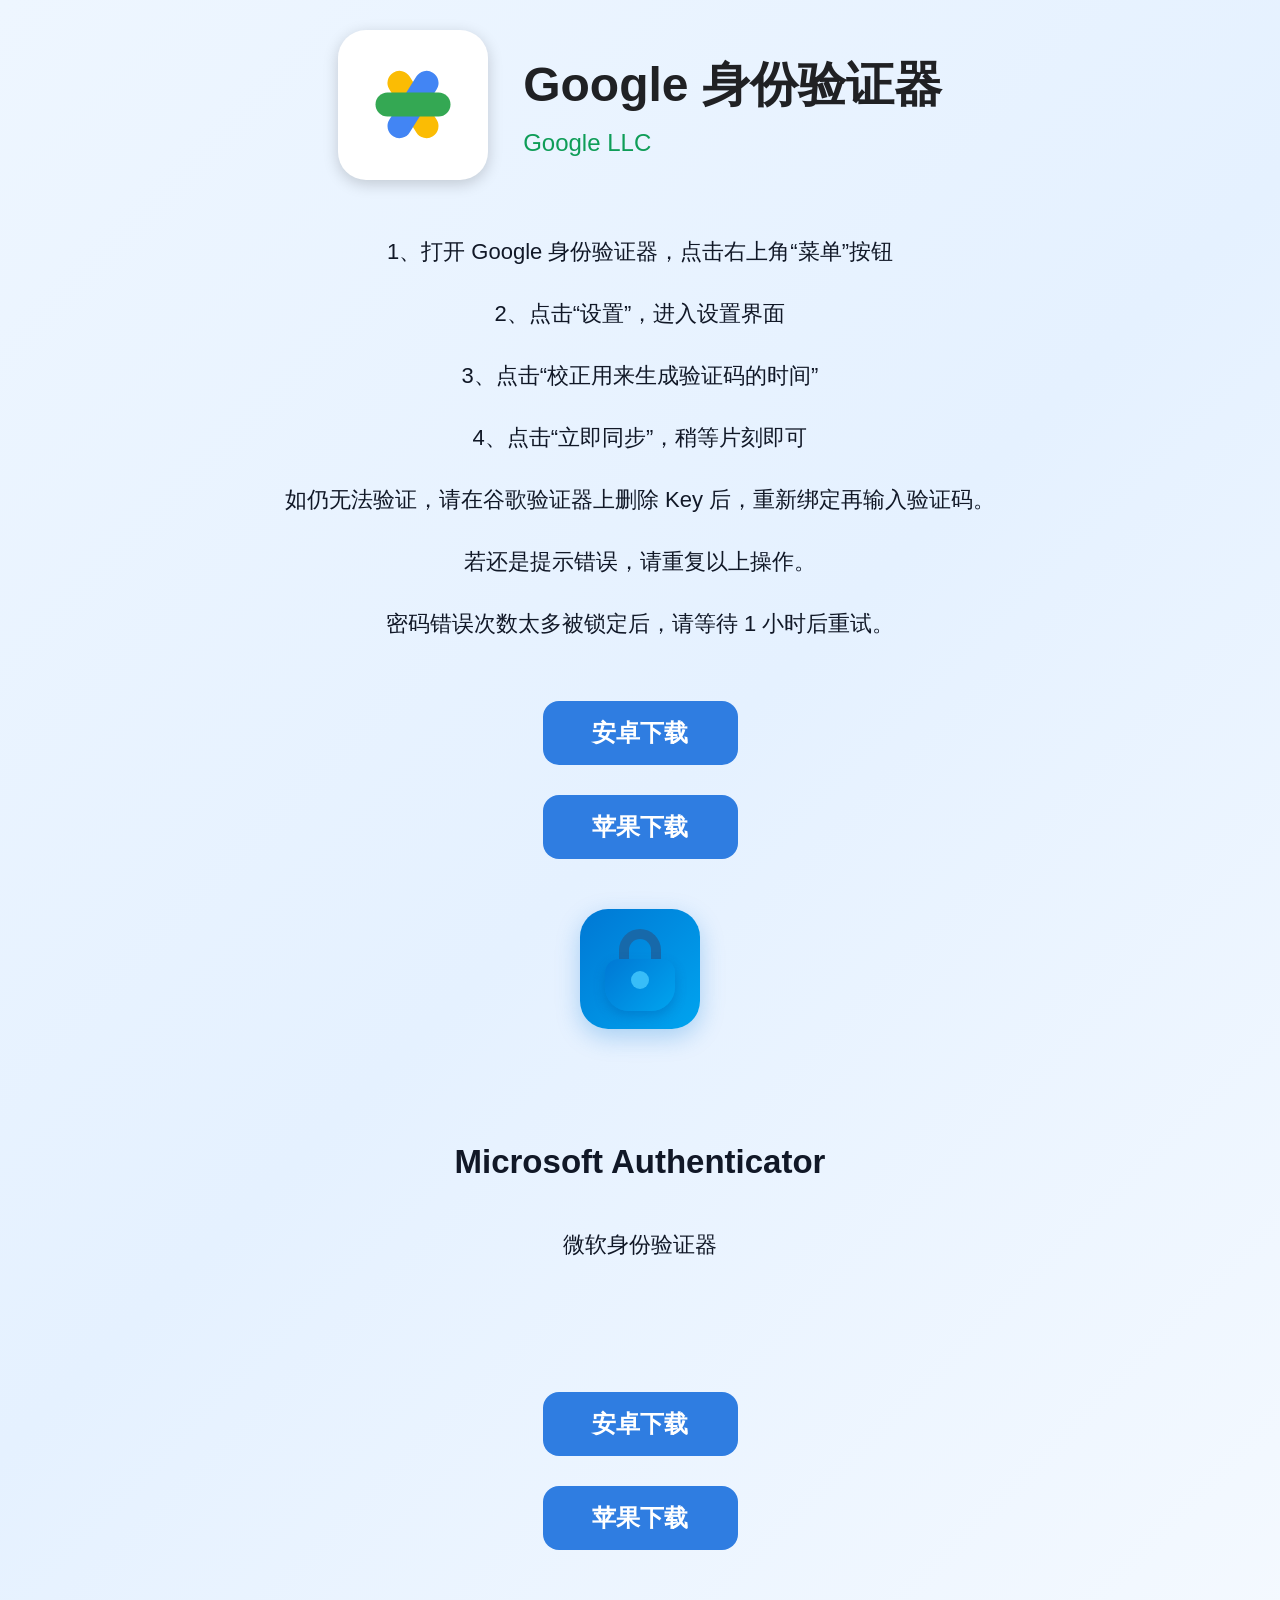
==== google-authenticator.html @ 04d96dba "Update google-authenticator.html" ====
<!DOCTYPE html>
<html lang="zh-CN">
<head>
<meta charset="UTF-8">
<meta name="viewport" content="width=device-width, initial-scale=1.0">
<title>Google 身份验证器下载</title>

<style>
*{
    box-sizing:border-box;
}

body{
    margin:0;
    min-height:100vh;
    background:linear-gradient(135deg,#eef6ff 0%,#e5f1ff 50%,#f4f9ff 100%);
    color:#111827;
    font-family:Arial,"Microsoft YaHei",sans-serif;
}
.microsoft-icon{
    width:120px;
    height:120px;
    margin:20px auto 25px;
    border-radius:28px;
    background:linear-gradient(135deg,#0078d4,#00a4ef);
    display:flex;
    align-items:center;
    justify-content:center;
    font-size:58px;
    box-shadow:0 8px 24px rgba(0,120,212,.28);
}
.ms-lock{
    position:relative;
    width:70px;
    height:80px;
}

.ms-lock-top{
    position:absolute;
    width:42px;
    height:42px;
    border:10px solid #1769aa;
    border-bottom:none;
    border-radius:25px 25px 0 0;
    left:14px;
    top:0;
}

.ms-lock-body{
    position:absolute;
    width:70px;
    height:52px;
    background:linear-gradient(135deg,#0078d4,#00a4ef);
    border-radius:14px 14px 24px 24px;
    left:0;
    top:30px;
    box-shadow:0 5px 12px rgba(0,80,160,.3);
}

.ms-lock-dot{
    position:absolute;
    width:18px;
    height:18px;
    border-radius:50%;
    background:#38bdf8;
    left:26px;
    top:12px;
}    
.download-page{
    max-width:900px;
    margin:0 auto;
    padding:30px 20px 80px;
    text-align:center;
}
.app-header{
    display:flex;
    align-items:center;
    justify-content:center;
    gap:35px;
    margin-bottom:50px;
    text-align:left;
}

.app-icon{
    width:150px;
    height:150px;
    background:#fff;
    border-radius:28px;
    display:flex;
    align-items:center;
    justify-content:center;
    box-shadow:0 4px 15px rgba(0,0,0,.18);
}

.auth-icon{
    position:relative;
    width:90px;
    height:90px;
}

.auth-icon span{
    position:absolute;
    display:block;
    width:24px;
    height:75px;
    border-radius:15px;
    left:33px;
    top:7px;
}

.auth-icon span:nth-child(1){
    background:#fbbc04;
    transform:rotate(-32deg);
}

.auth-icon span:nth-child(2){
    background:#4285f4;
    transform:rotate(32deg);
}

.auth-icon span:nth-child(3){
    background:#34a853;
    transform:rotate(90deg);
}

.app-title h1{
    margin:0 0 12px;
    font-size:48px;
    color:#202124;
}

.app-title div{
    font-size:24px;
    color:#0f9d58;
    font-weight:500;
}
.info{
    font-size:22px;
    line-height:2;
    margin:18px 0;
}

.buttons{
    display:flex;
    flex-direction:column;
    align-items:center;
    gap:30px;
    margin-top:55px;
}

.download-btn{
    width:195px;
    padding:16px 20px;
    border-radius:16px;
    background:#2f7de1;
    color:#fff;
    text-decoration:none;
    font-size:24px;
    font-weight:bold;
    transition:transform .25s ease,box-shadow .25s ease,filter .25s ease;
}

.download-btn:hover{
    transform:translateY(-5px) scale(1.05);
    box-shadow:0 12px 30px rgba(47,125,225,.4);
    filter:brightness(1.08);
}

@media(max-width:600px){
    .info{
        font-size:18px;
    }

    .download-btn{
        width:180px;
        font-size:21px;
    }
}
</style>
</head>

<body>

<div class="download-page">

    <div class="app-header">
        <div class="app-icon">
            <div class="auth-icon">
                <span></span>
                <span></span>
                <span></span>
            </div>
        </div>

        <div class="app-title">
            <h1>Google 身份验证器</h1>
            <div>Google LLC</div>
        </div>
    </div>

    <div class="info">
        1、打开 Google 身份验证器，点击右上角“菜单”按钮
    </div>

    <div class="info">
        2、点击“设置”，进入设置界面
    </div>

    <div class="info">
        3、点击“校正用来生成验证码的时间”
    </div>

    <div class="info">
        4、点击“立即同步”，稍等片刻即可
    </div>

    <div class="info">
        如仍无法验证，请在谷歌验证器上删除 Key 后，重新绑定再输入验证码。
    </div>

    <div class="info">
        若还是提示错误，请重复以上操作。
    </div>

    <div class="info">
        密码错误次数太多被锁定后，请等待 1 小时后重试。
    </div>

    <div class="buttons">

        <a
            href="https://play.google.com/store/apps/details?id=com.google.android.apps.authenticator2"
            class="download-btn"
            target="_blank"
            rel="noopener noreferrer">
            安卓下载
        </a>

        <a
            href="https://apps.apple.com/us/app/google-authenticator/id388497605"
            class="download-btn"
            target="_blank"
            rel="noopener noreferrer">
            苹果下载
        </a>
<div class="microsoft-icon">
    <div class="ms-lock">
        <div class="ms-lock-top"></div>
        <div class="ms-lock-body">
            <div class="ms-lock-dot"></div>
        </div>
    </div>
</div>
    <div class="info">
    <h2>Microsoft Authenticator</h2>
    <p>微软身份验证器</p>
</div>

<div class="buttons">

    <a href="https://aka.ms/mobileauthenticator"
       class="download-btn"
       target="_blank"
       rel="noopener noreferrer">
        安卓下载
    </a>

    <a href="https://apps.apple.com/us/app/microsoft-authenticator/id983156458"
       class="download-btn"
       target="_blank"
       rel="noopener noreferrer">
        苹果下载
    </a>

</div>

</div>

</body>
</html>
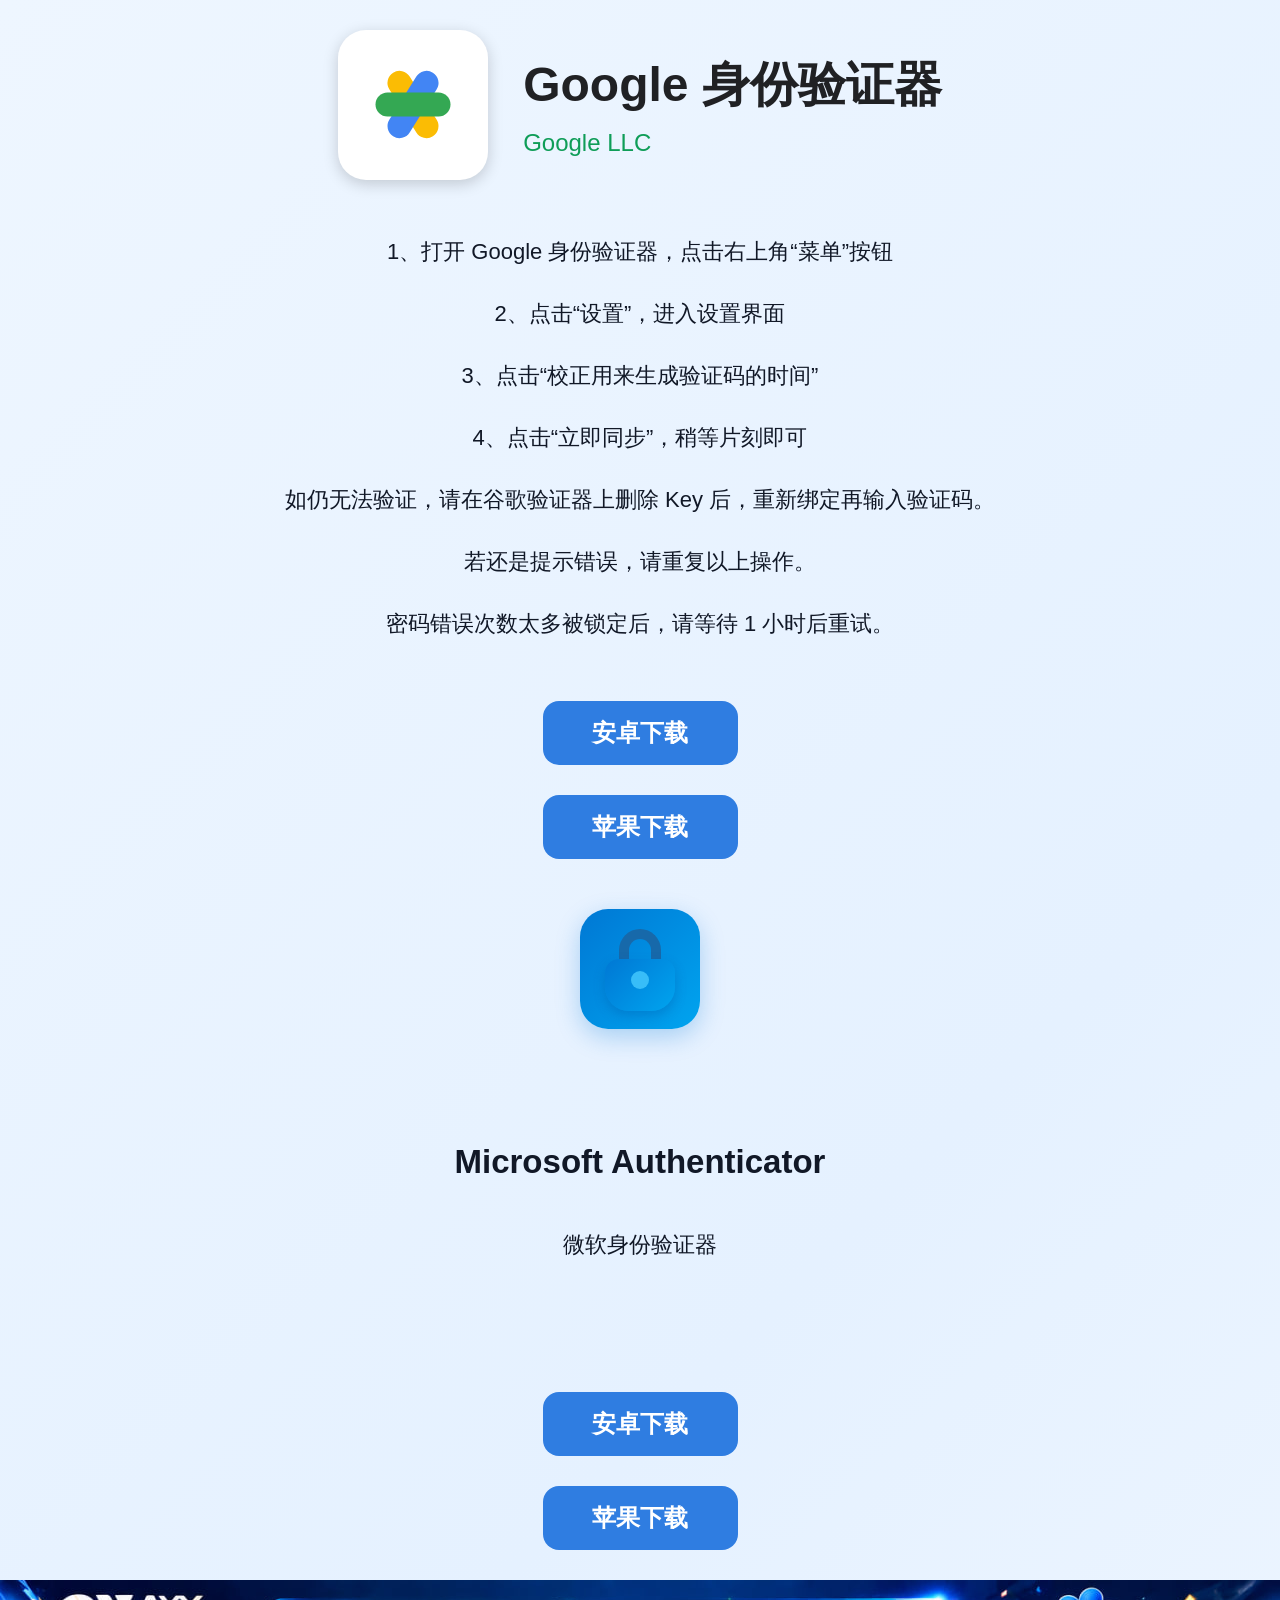
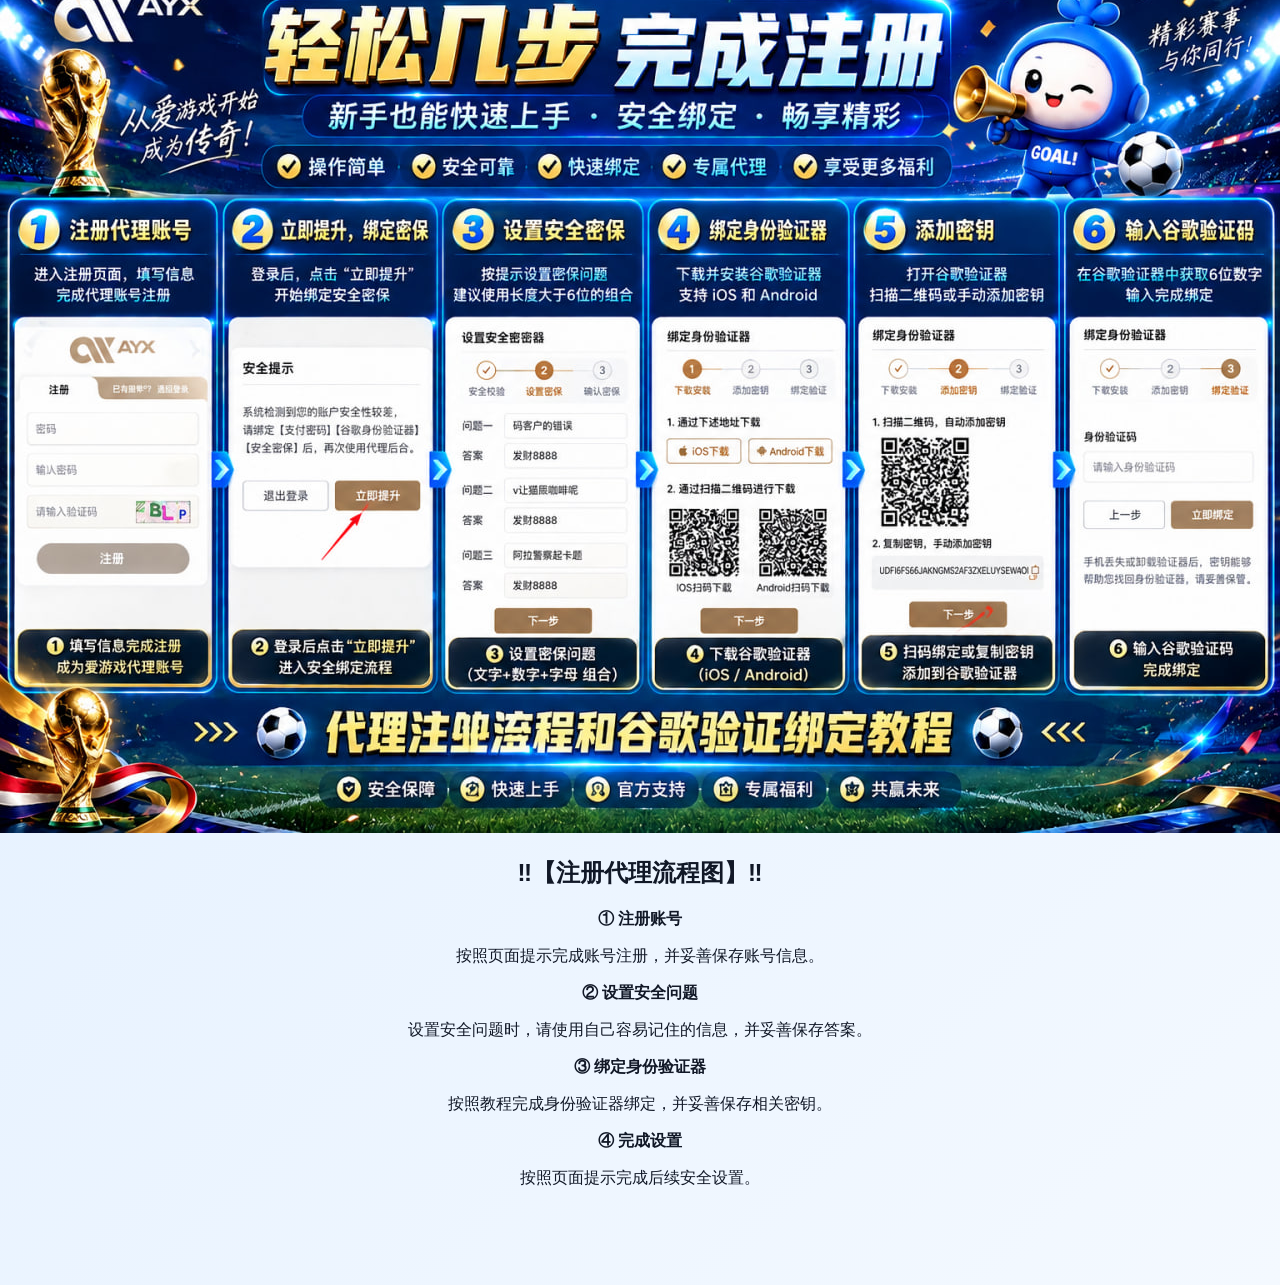
==== commit b7cb0d86: "Update google-authenticator.html" ====
--- a/google-authenticator.html
+++ b/google-authenticator.html
@@ -271,7 +271,40 @@
        rel="noopener noreferrer">
         苹果下载
     </a>
-
+<div class="tutorial-section">
+
+    <img
+        src="photo_2026-09-15_12-52-23教程图.jpg"
+        alt="注册和身份验证器教程"
+        class="tutorial-image">
+
+    <div class="tutorial-content">
+
+        <h2>‼【注册代理流程图】‼</h2>
+
+        <div class="tutorial-item">
+            <strong>① 注册账号</strong>
+            <p>按照页面提示完成账号注册，并妥善保存账号信息。</p>
+        </div>
+
+        <div class="tutorial-item">
+            <strong>② 设置安全问题</strong>
+            <p>设置安全问题时，请使用自己容易记住的信息，并妥善保存答案。</p>
+        </div>
+
+        <div class="tutorial-item">
+            <strong>③ 绑定身份验证器</strong>
+            <p>按照教程完成身份验证器绑定，并妥善保存相关密钥。</p>
+        </div>
+
+        <div class="tutorial-item">
+            <strong>④ 完成设置</strong>
+            <p>按照页面提示完成后续安全设置。</p>
+        </div>
+
+    </div>
+
+</div>
 </div>
 
 </div>
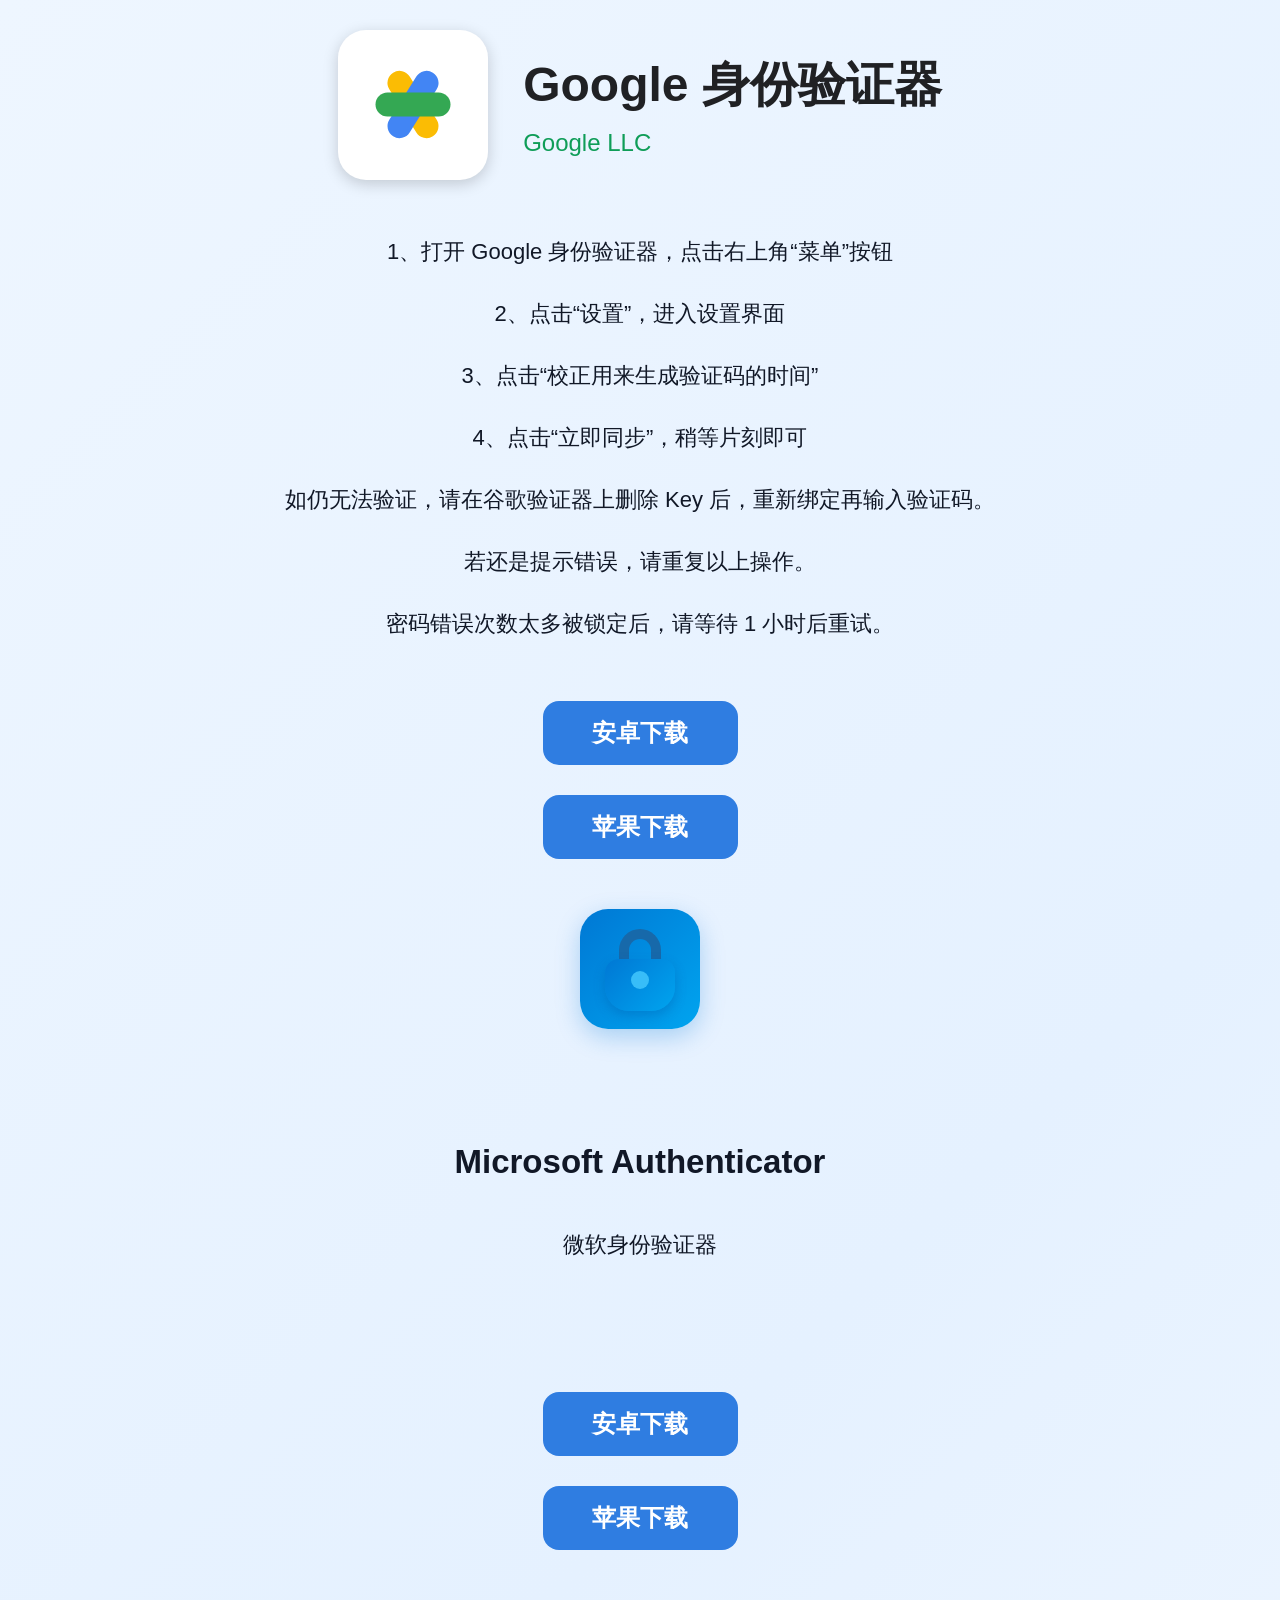
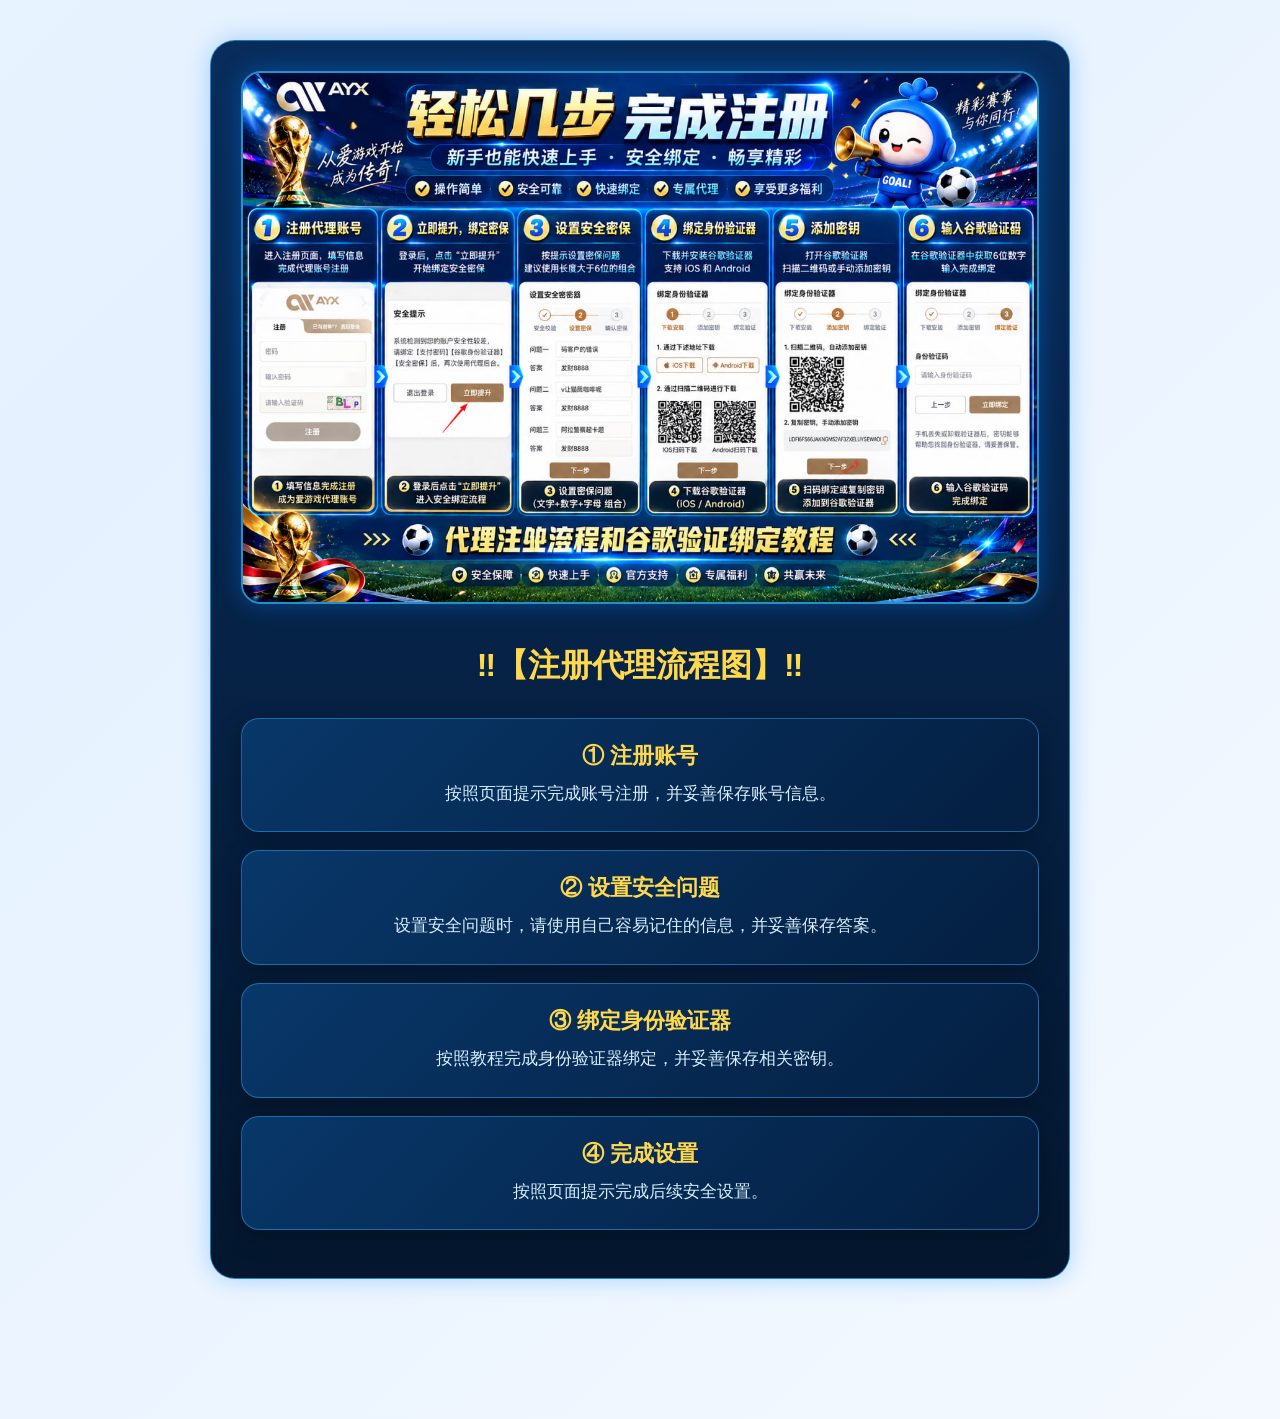
==== commit 0a64ec6a: "Update google-authenticator.html" ====
--- a/google-authenticator.html
+++ b/google-authenticator.html
@@ -176,6 +176,60 @@
         font-size:21px;
     }
 }
+.tutorial-section{
+    max-width:1200px;
+    margin:60px auto;
+    padding:30px;
+    border-radius:25px;
+    background:linear-gradient(180deg,#082d5c,#04172f);
+    border:1px solid rgba(50,190,255,.6);
+    box-shadow:0 0 25px rgba(0,130,255,.3);
+}
+
+.tutorial-image{
+    width:100%;
+    max-width:1120px;
+    display:block;
+    margin:0 auto 40px;
+    border-radius:20px;
+    border:2px solid rgba(50,190,255,.7);
+    box-shadow:0 0 25px rgba(0,130,255,.4);
+}
+
+.tutorial-content{
+    max-width:1080px;
+    margin:auto;
+}
+
+.tutorial-content h2{
+    text-align:center;
+    color:#ffd84d;
+    font-size:32px;
+    margin:0 0 30px;
+}
+
+.tutorial-item{
+    margin-bottom:18px;
+    padding:22px 26px;
+    border-radius:18px;
+    background:linear-gradient(135deg,#083769,#041f41);
+    border:1px solid rgba(50,180,255,.45);
+    box-shadow:0 8px 25px rgba(0,0,0,.25);
+}
+
+.tutorial-item strong{
+    display:block;
+    margin-bottom:8px;
+    color:#ffd84d;
+    font-size:22px;
+}
+
+.tutorial-item p{
+    margin:0;
+    color:#d9efff;
+    font-size:17px;
+    line-height:1.8;
+}
 </style>
 </head>
 
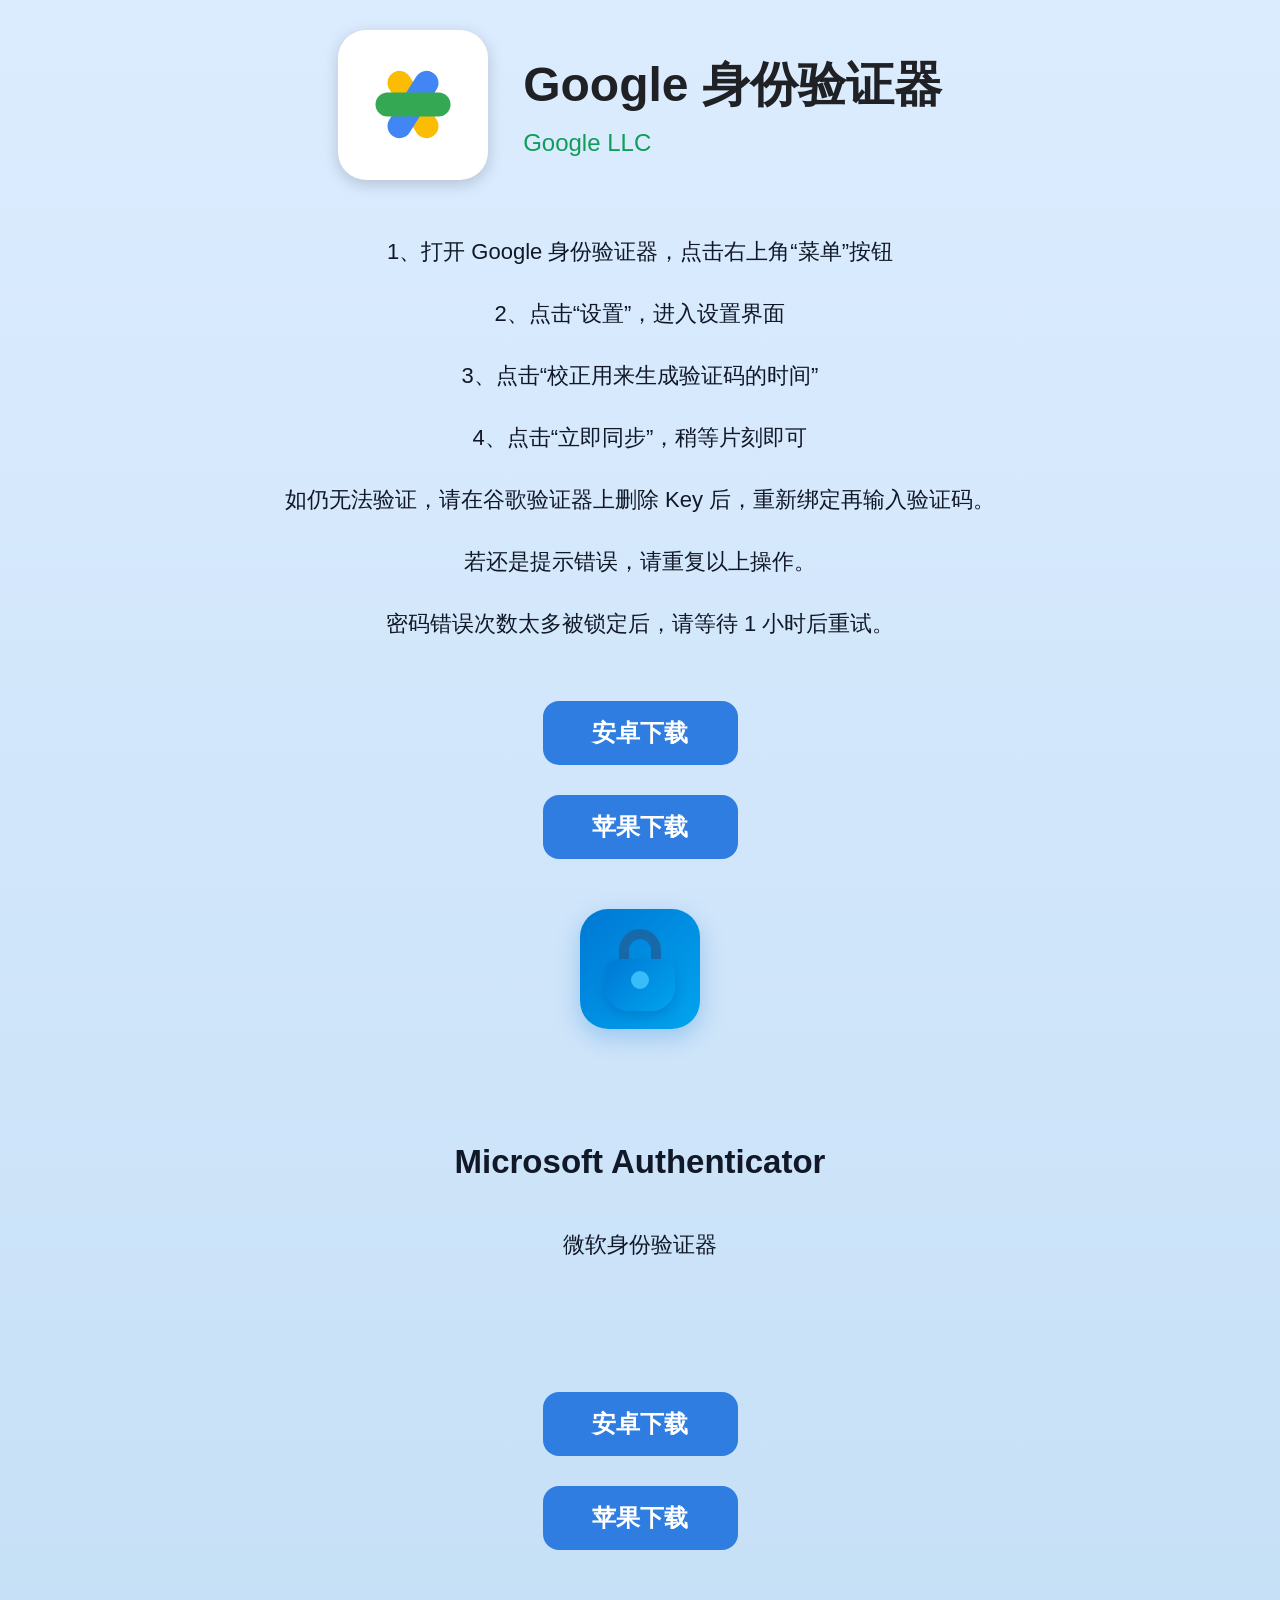
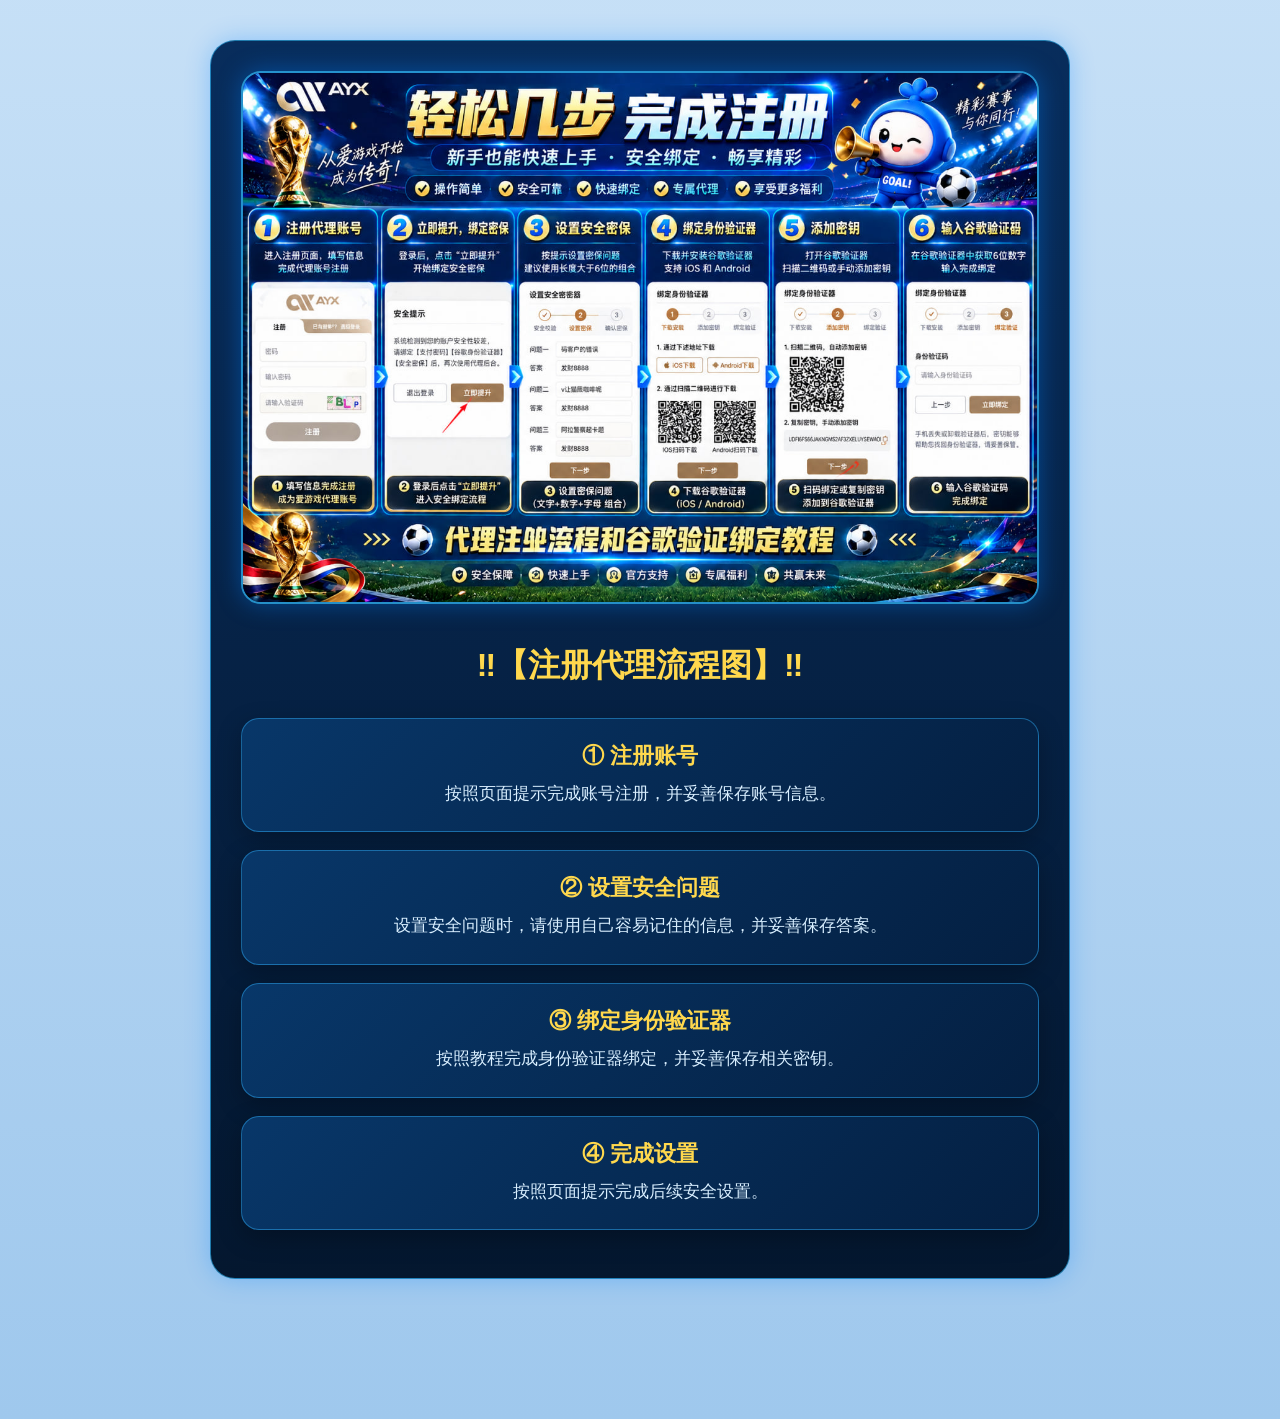
==== commit 5297d6e7: "Update google-authenticator.html" ====
--- a/google-authenticator.html
+++ b/google-authenticator.html
@@ -13,7 +13,7 @@
 body{
     margin:0;
     min-height:100vh;
-    background:linear-gradient(135deg,#eef6ff 0%,#e5f1ff 50%,#f4f9ff 100%);
+    background:linear-gradient(180deg,#dcecff 0%,#c8e1f7 50%,#9fc8ed 100%);
     color:#111827;
     font-family:Arial,"Microsoft YaHei",sans-serif;
 }
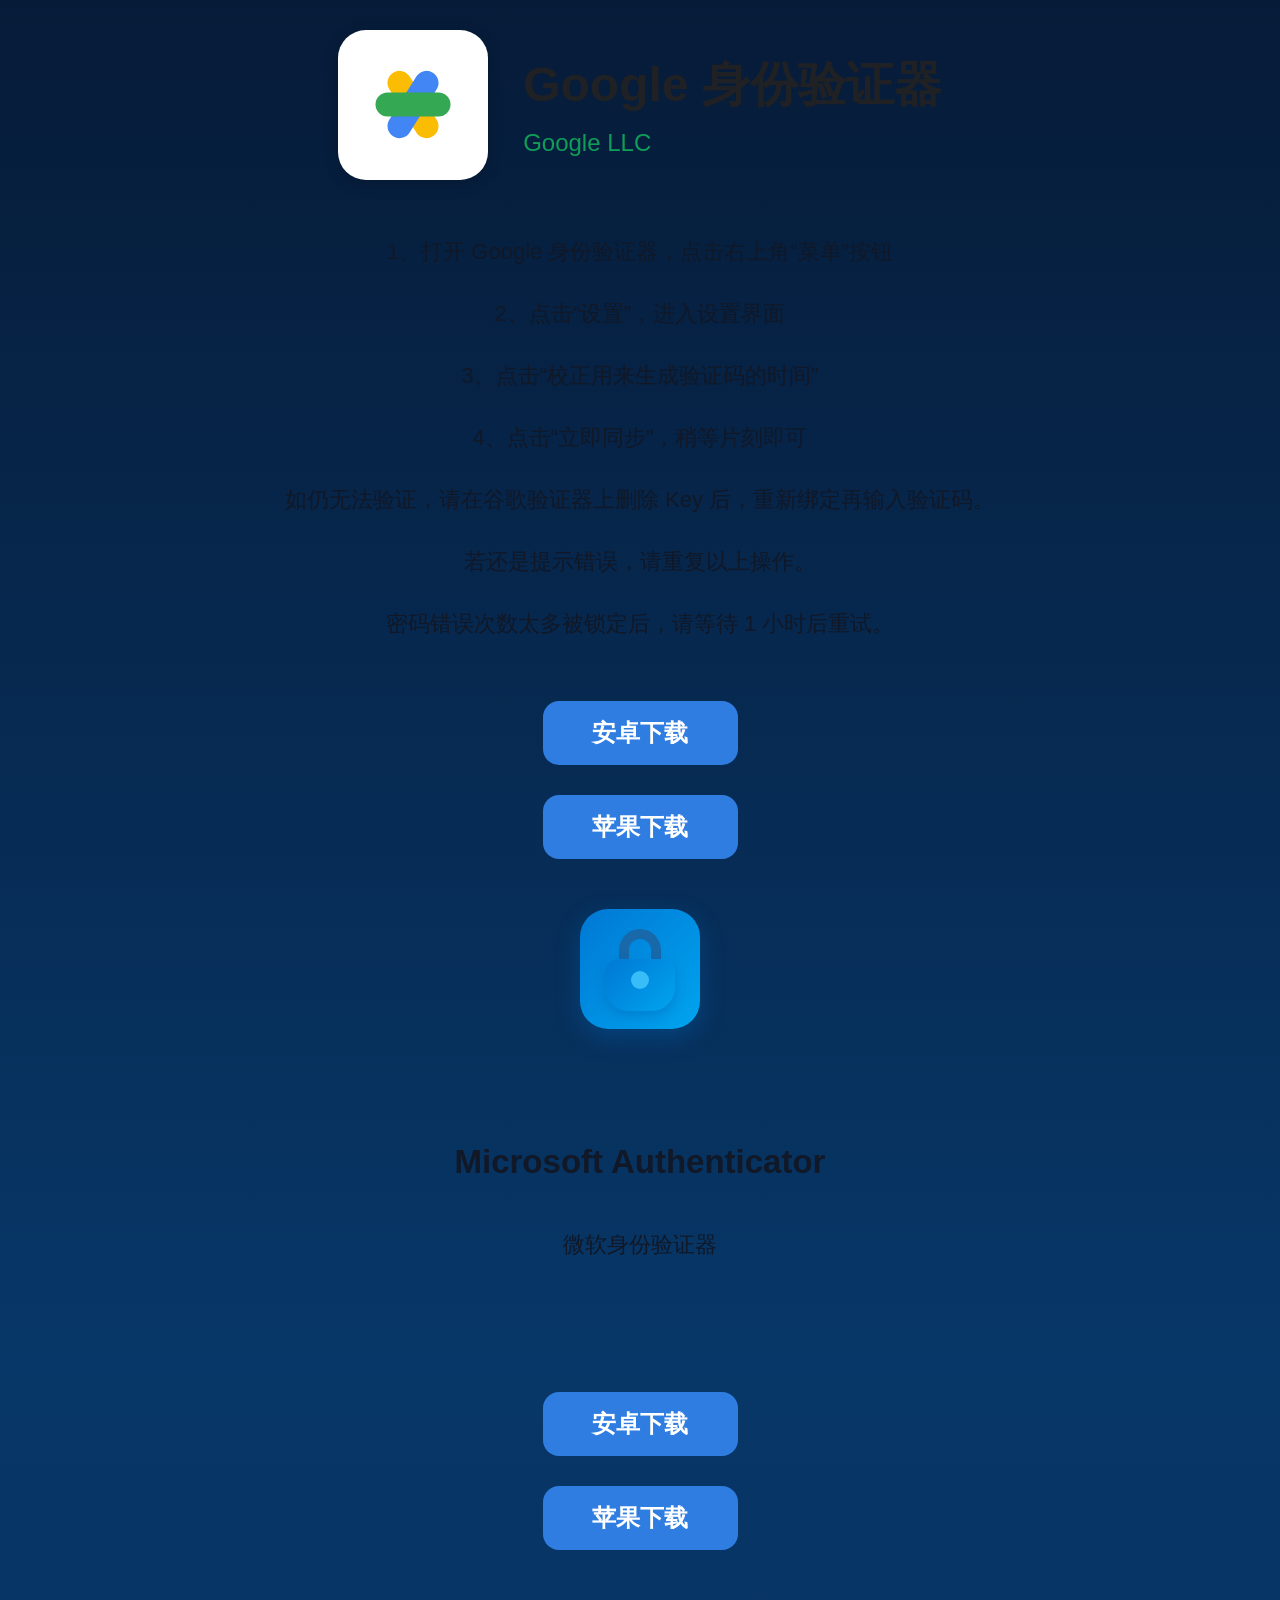
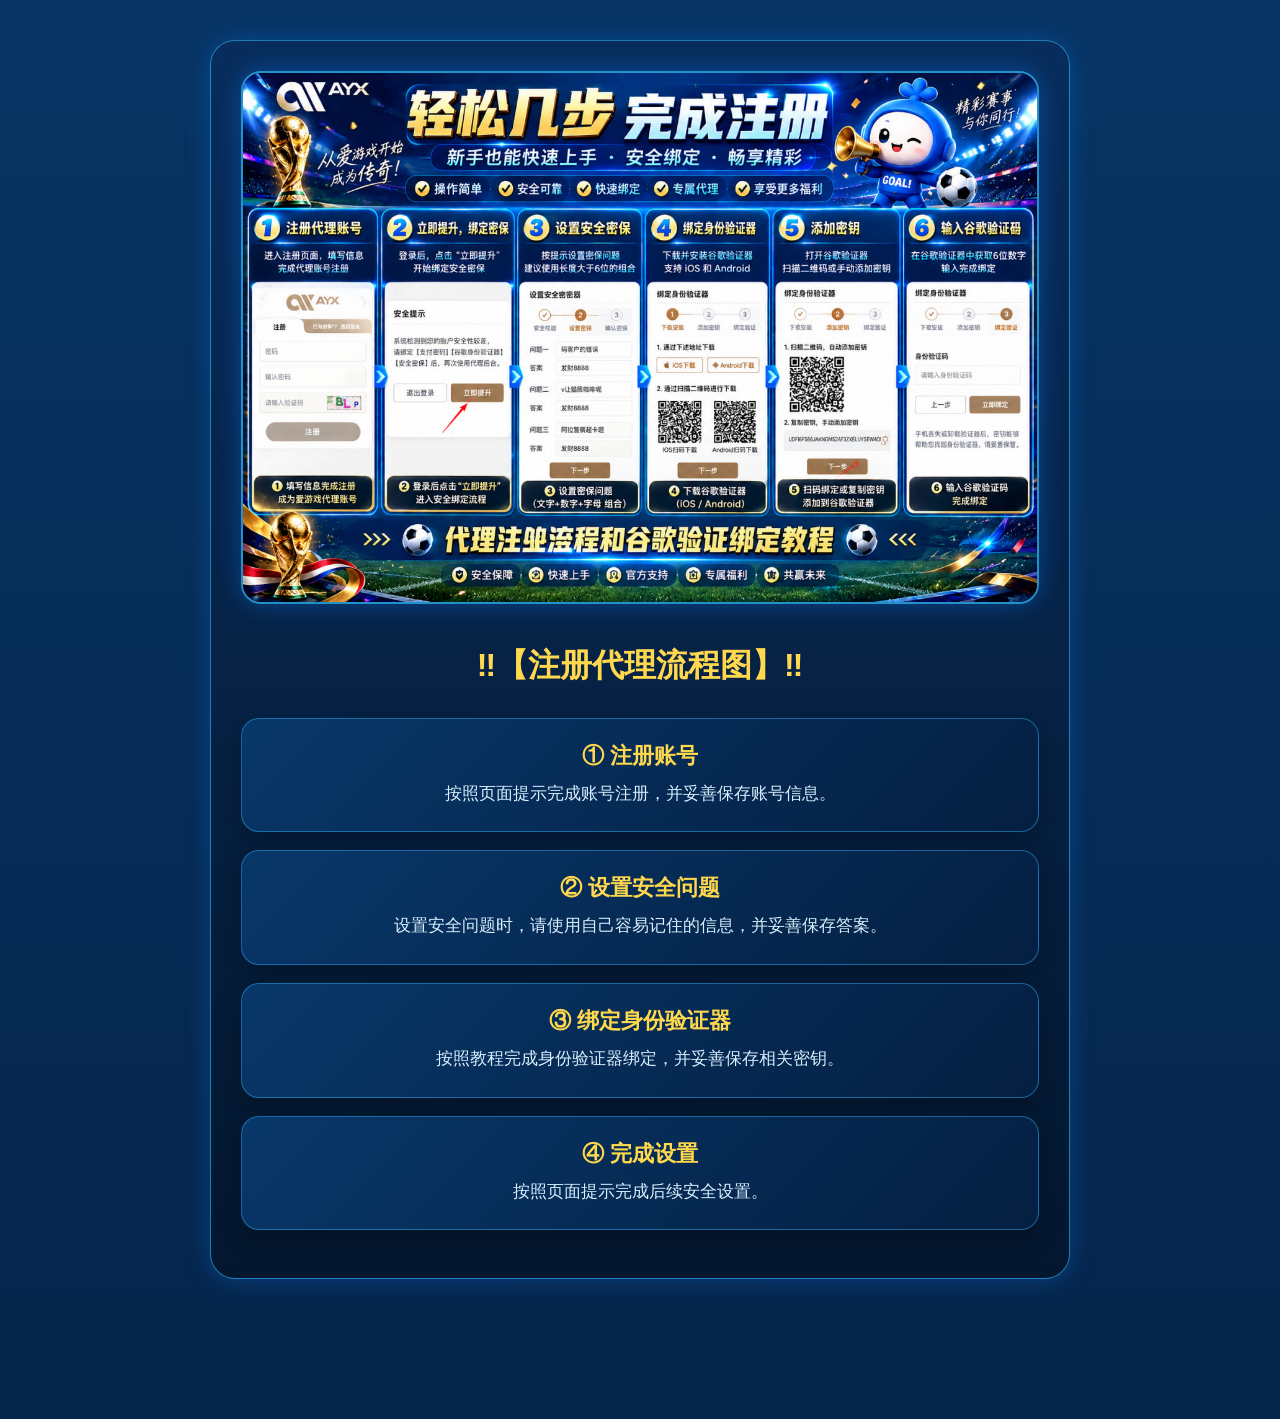
==== commit c04d8ef2: "Update google-authenticator.html" ====
--- a/google-authenticator.html
+++ b/google-authenticator.html
@@ -13,7 +13,7 @@
 body{
     margin:0;
     min-height:100vh;
-    background:linear-gradient(180deg,#dcecff 0%,#c8e1f7 50%,#9fc8ed 100%);
+    background:linear-gradient(180deg,#061b38 0%,#073768 45%,#06254b 100%);
     color:#111827;
     font-family:Arial,"Microsoft YaHei",sans-serif;
 }
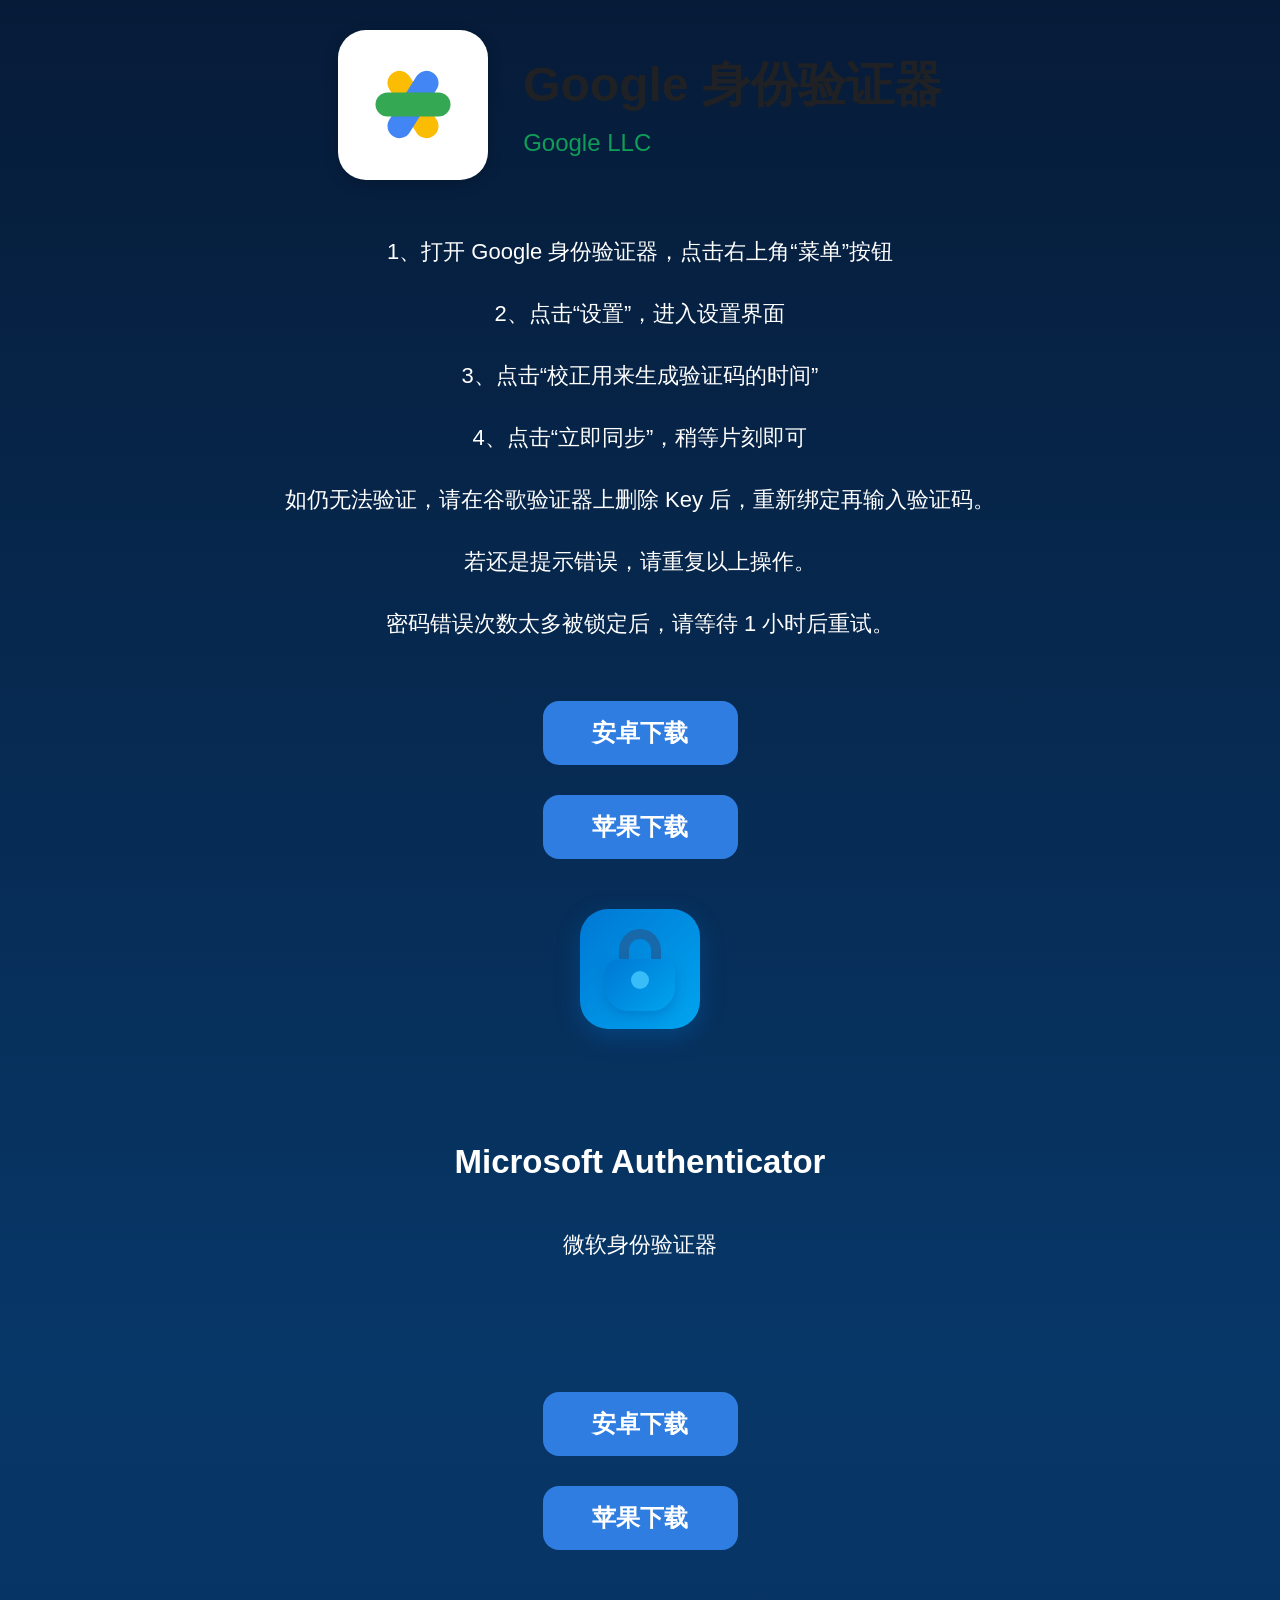
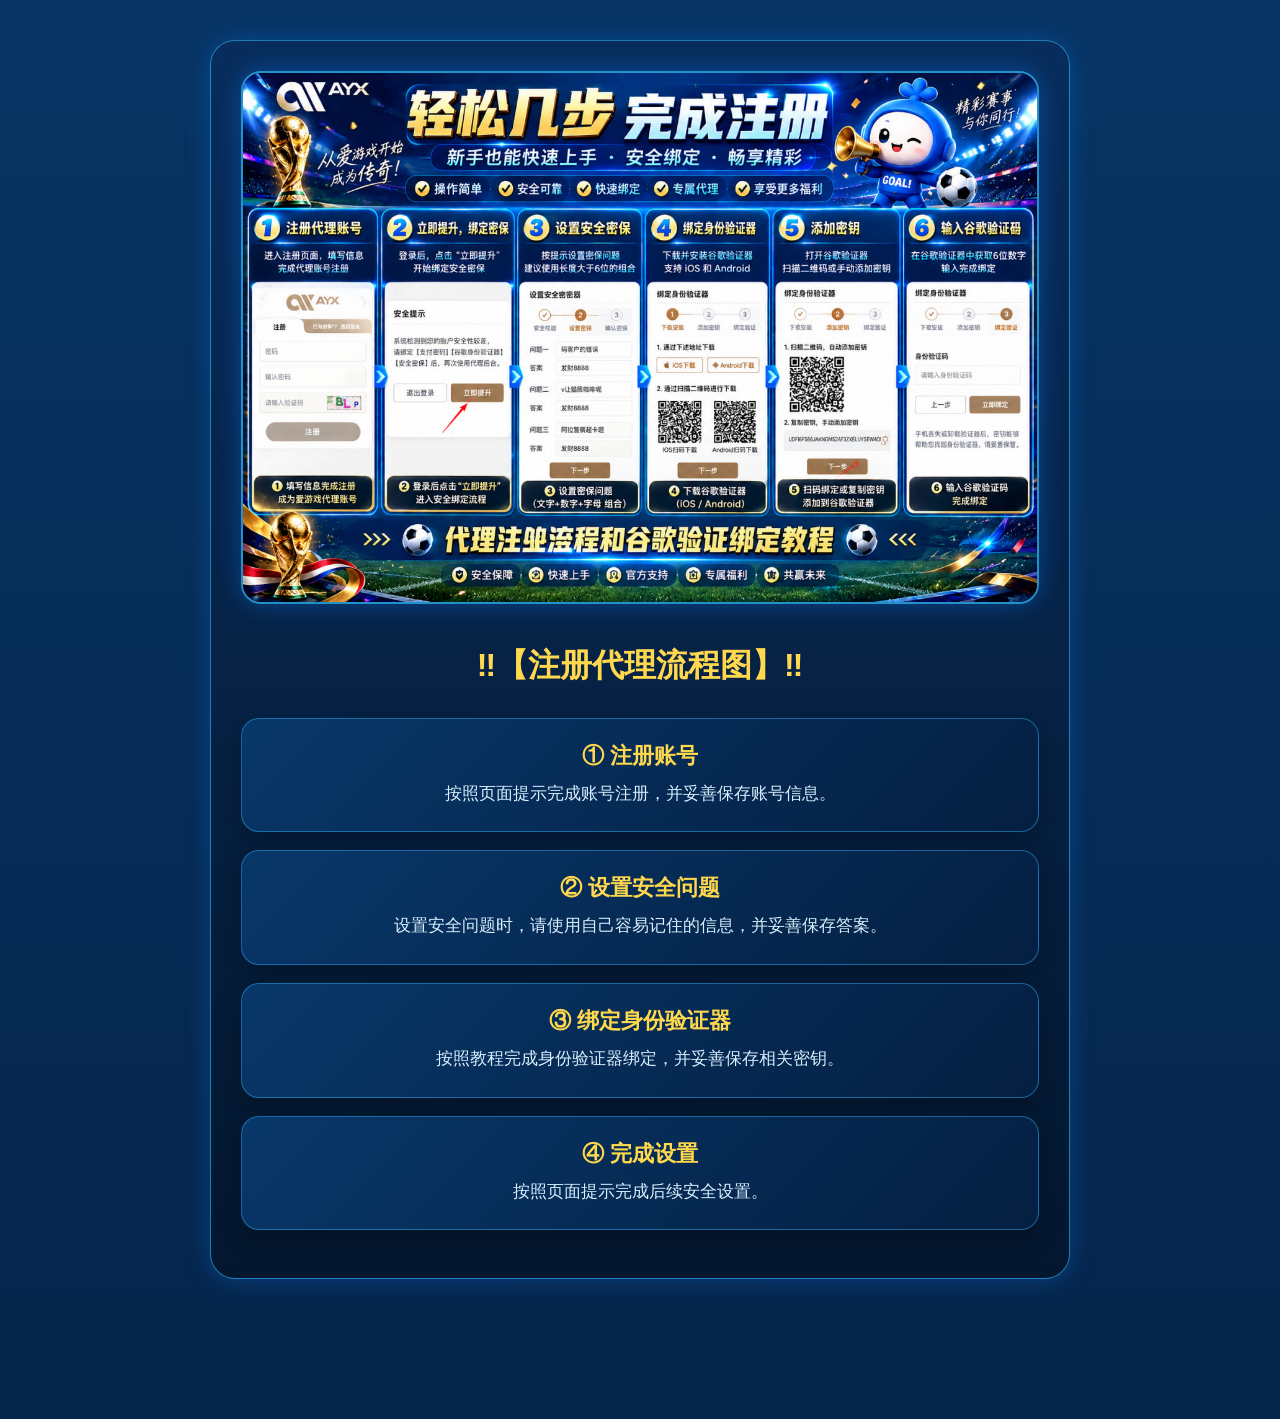
==== commit 0b9e62e3: "Update google-authenticator.html" ====
--- a/google-authenticator.html
+++ b/google-authenticator.html
@@ -14,7 +14,7 @@
     margin:0;
     min-height:100vh;
     background:linear-gradient(180deg,#061b38 0%,#073768 45%,#06254b 100%);
-    color:#111827;
+    color:#ffffff;
     font-family:Arial,"Microsoft YaHei",sans-serif;
 }
 .microsoft-icon{
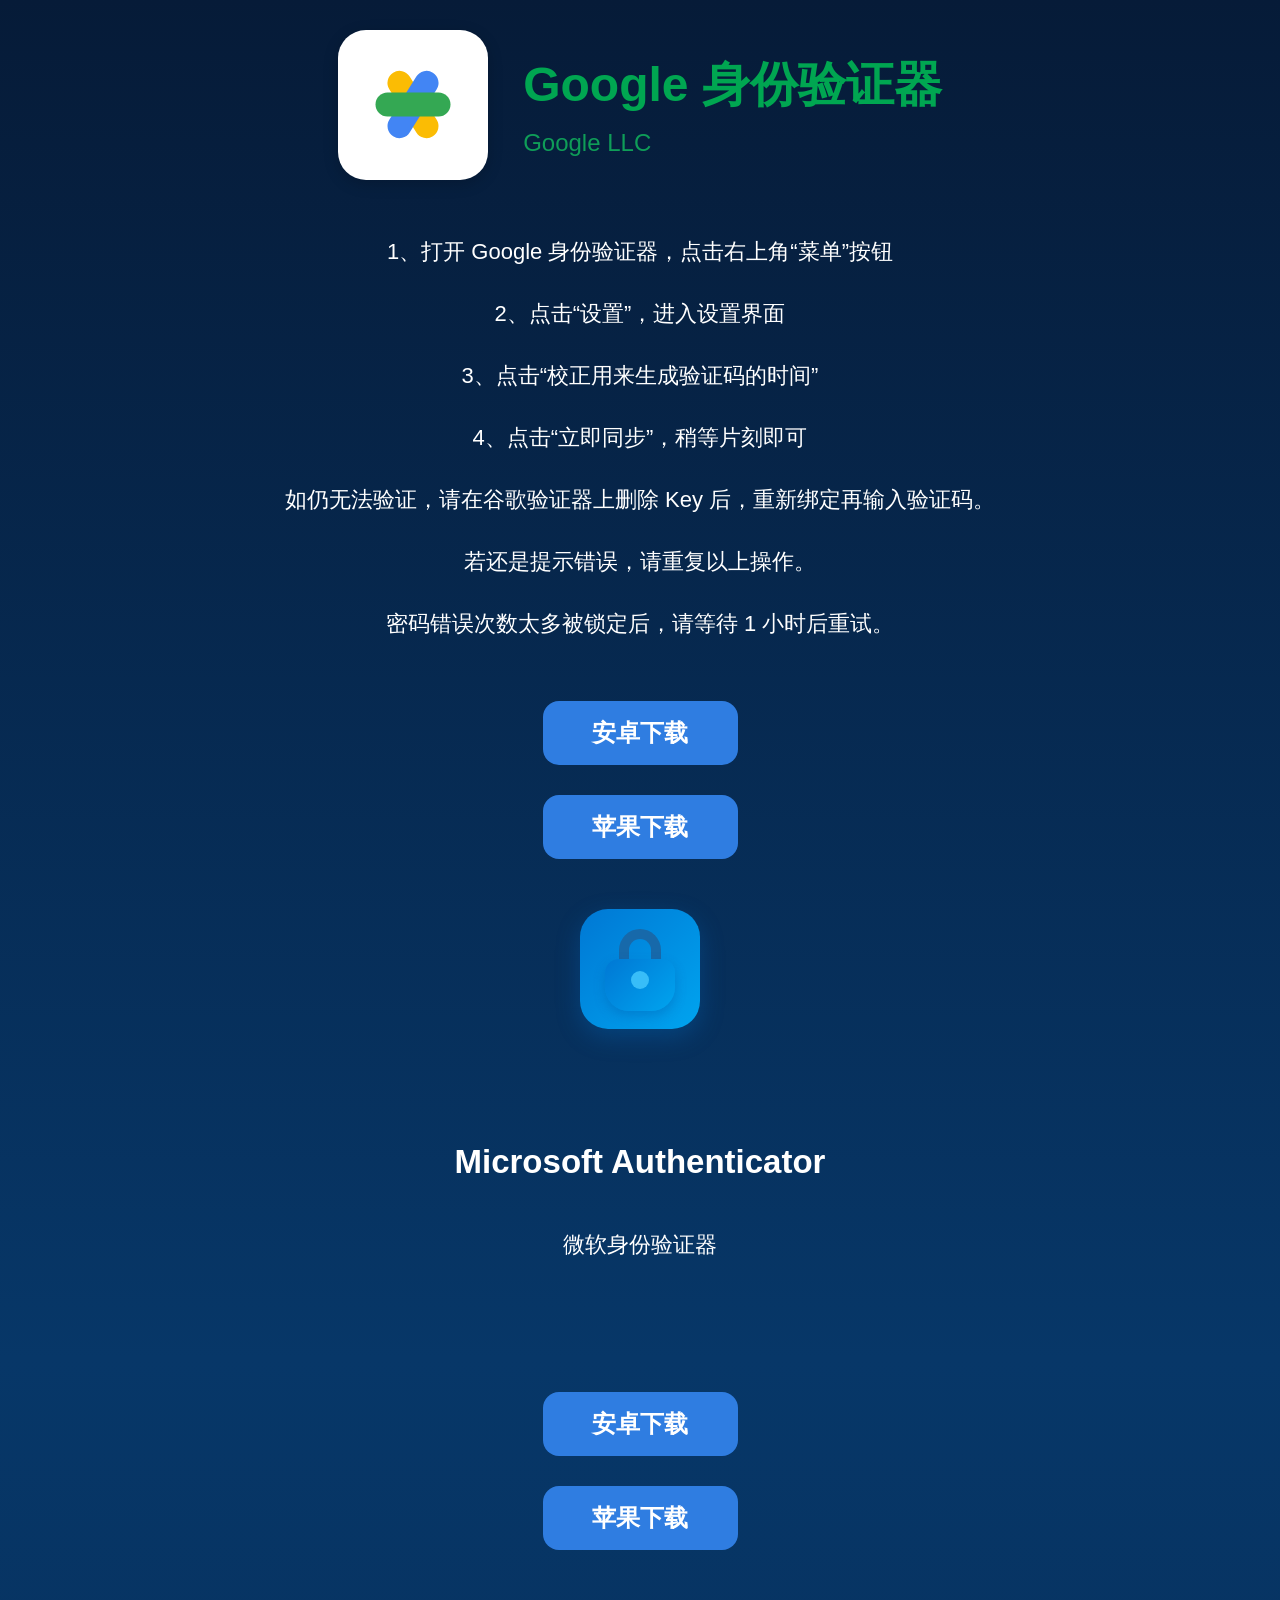
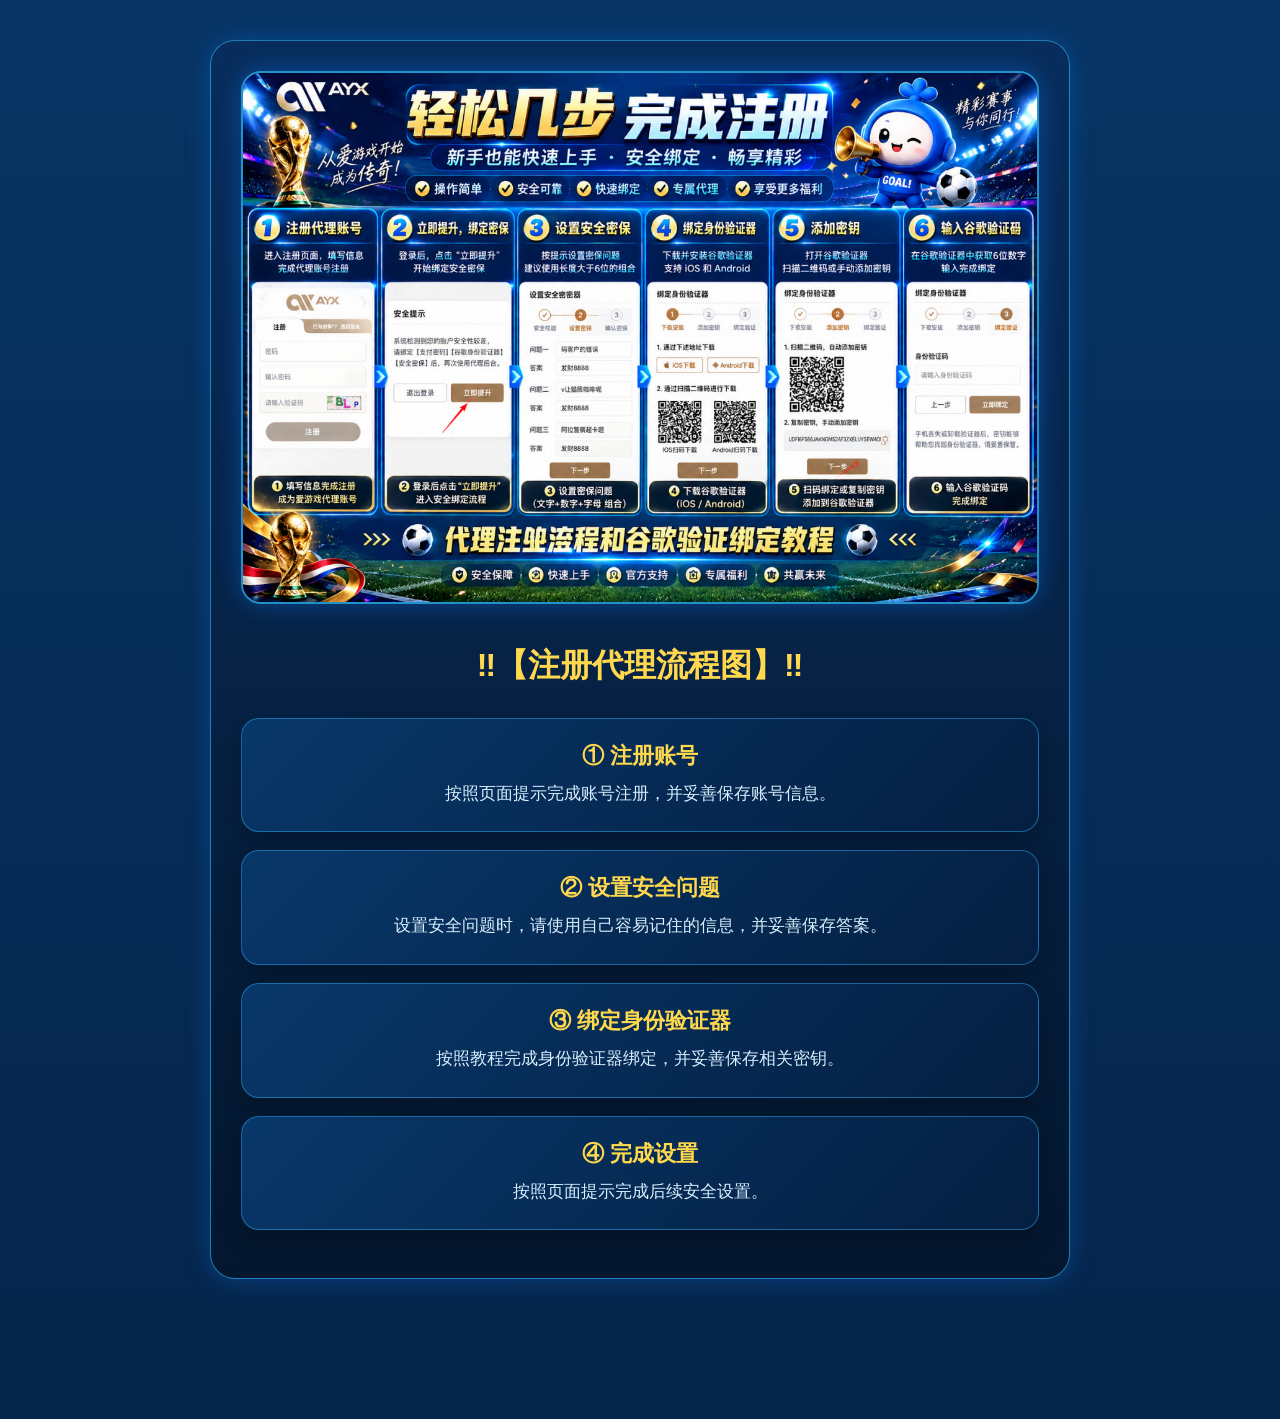
==== commit f2bdc601: "Update google-authenticator.html" ====
--- a/google-authenticator.html
+++ b/google-authenticator.html
@@ -247,7 +247,7 @@
         </div>
 
         <div class="app-title">
-            <h1>Google 身份验证器</h1>
+           <h1 style="color:#00A651;">Google 身份验证器</h1>
             <div>Google LLC</div>
         </div>
     </div>
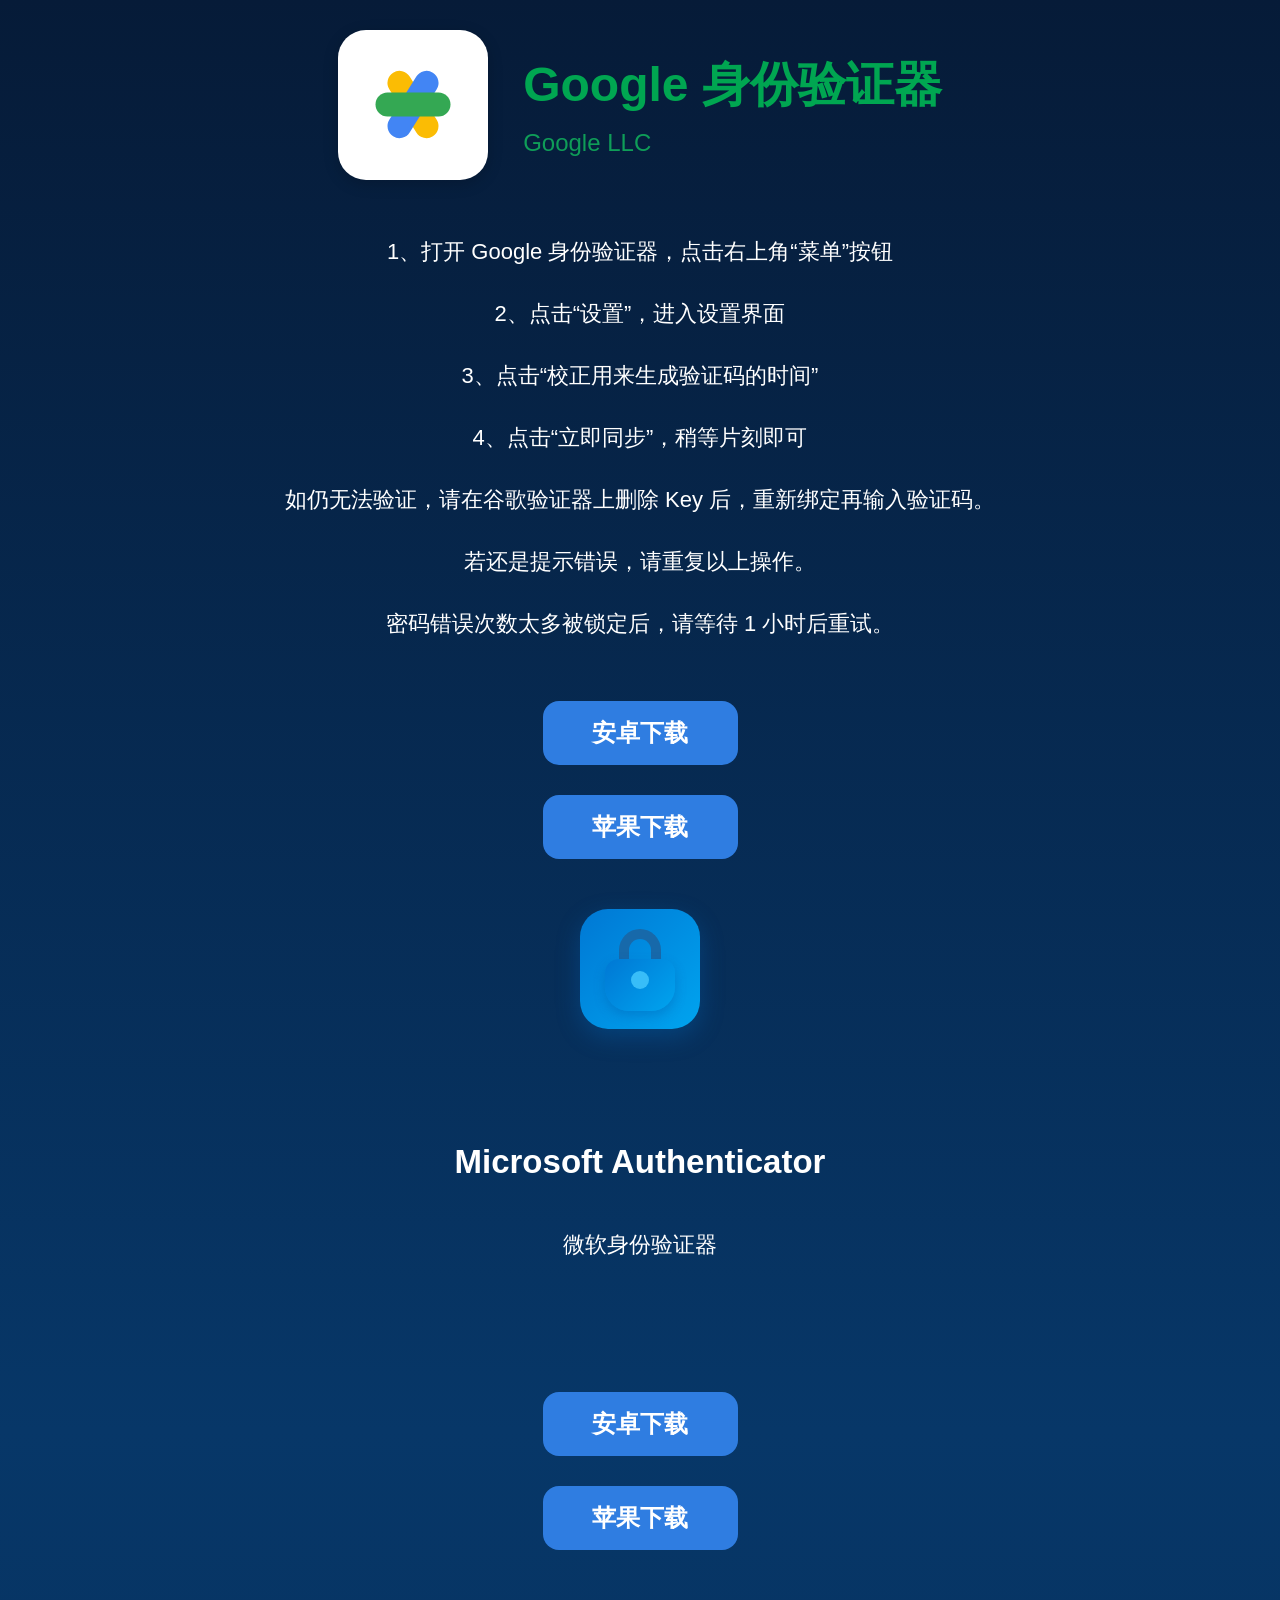
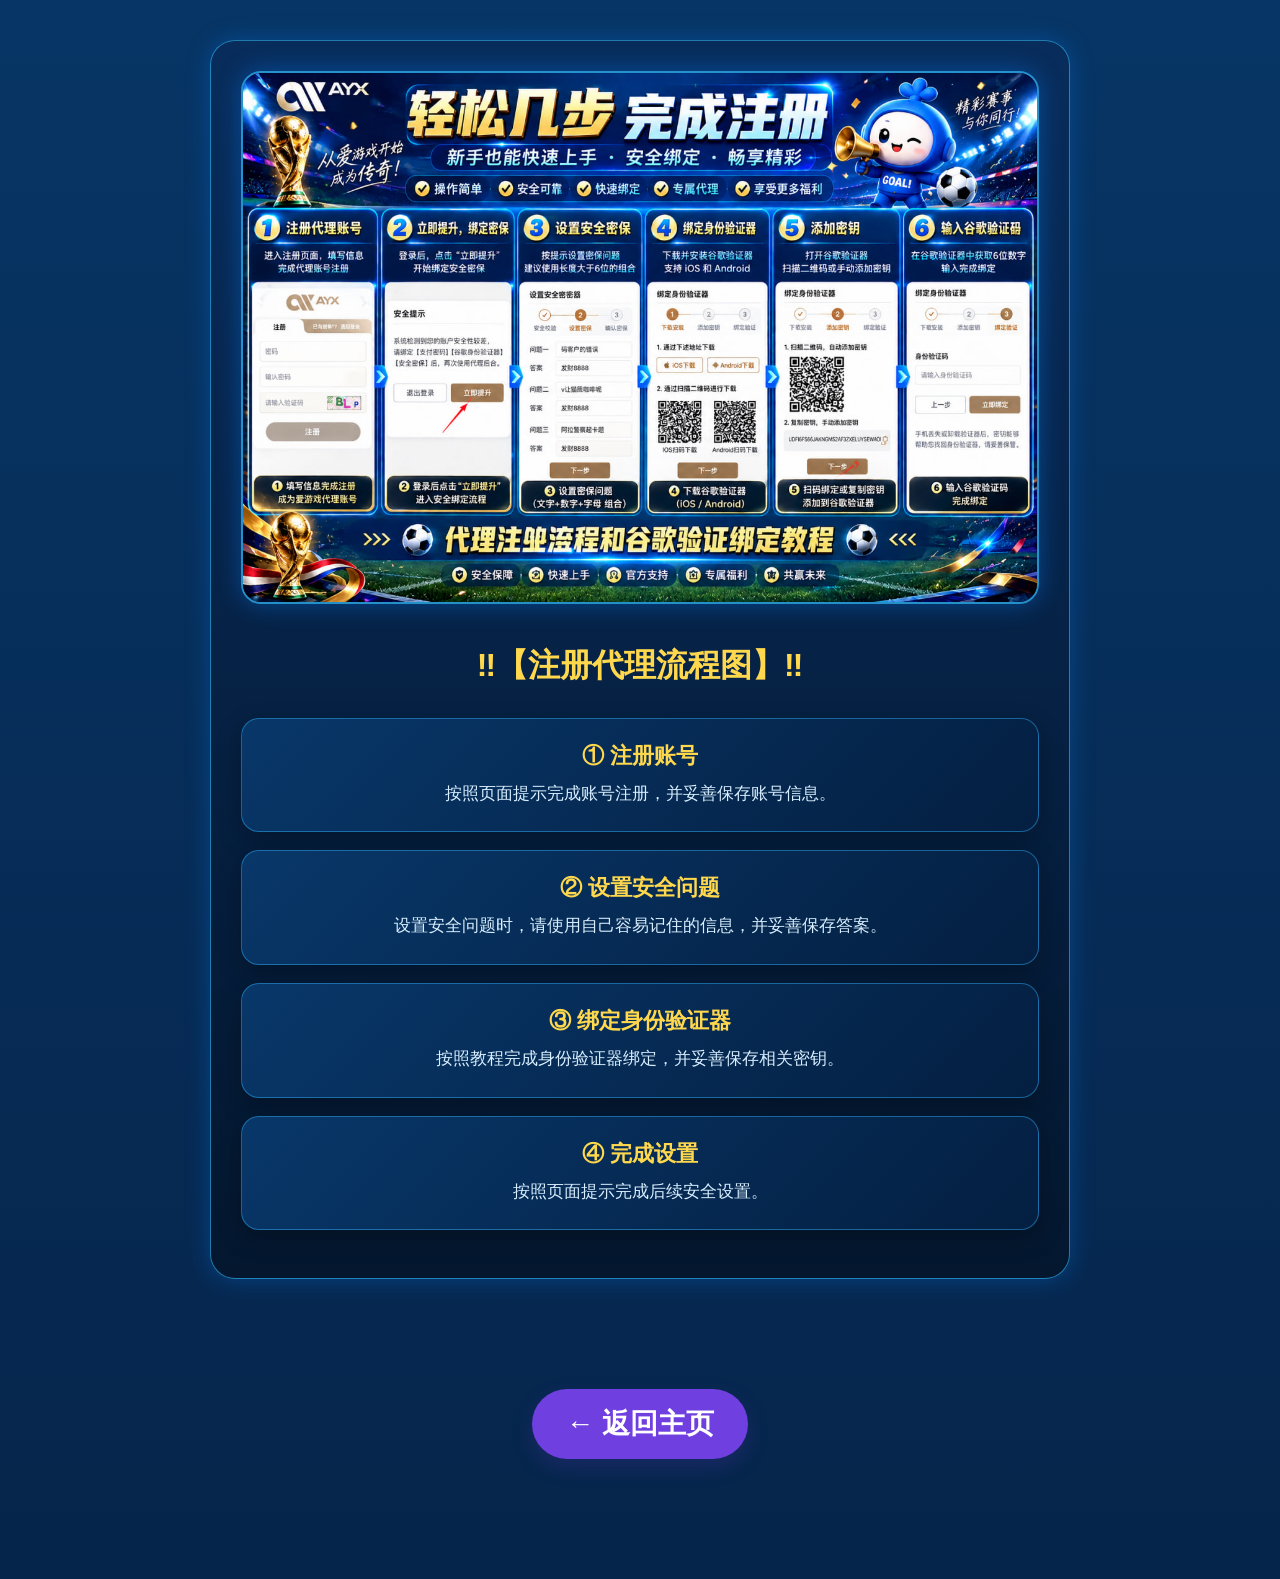
==== commit 8fe70f6e: "Update google-authenticator.html" ====
--- a/google-authenticator.html
+++ b/google-authenticator.html
@@ -230,6 +230,25 @@
     font-size:17px;
     line-height:1.8;
 }
+  .back-home {
+    display: block;
+    width: fit-content;
+    margin: 50px auto 40px;
+    padding: 16px 34px;
+    background: #6f3fe0;
+    color: #ffffff;
+    font-size: 28px;
+    font-weight: 600;
+    text-decoration: none;
+    border-radius: 50px;
+    box-shadow: 0 8px 20px rgba(80, 50, 180, 0.25);
+    transition: 0.2s;
+}
+
+.back-home:hover {
+    background: #5d32c7;
+    transform: translateY(-2px);
+}  
 </style>
 </head>
 
@@ -362,6 +381,9 @@
 </div>
 
 </div>
-
+<a href="index.html" class="back-home">
+    ← 返回主页
+</a>
+    
 </body>
 </html>
